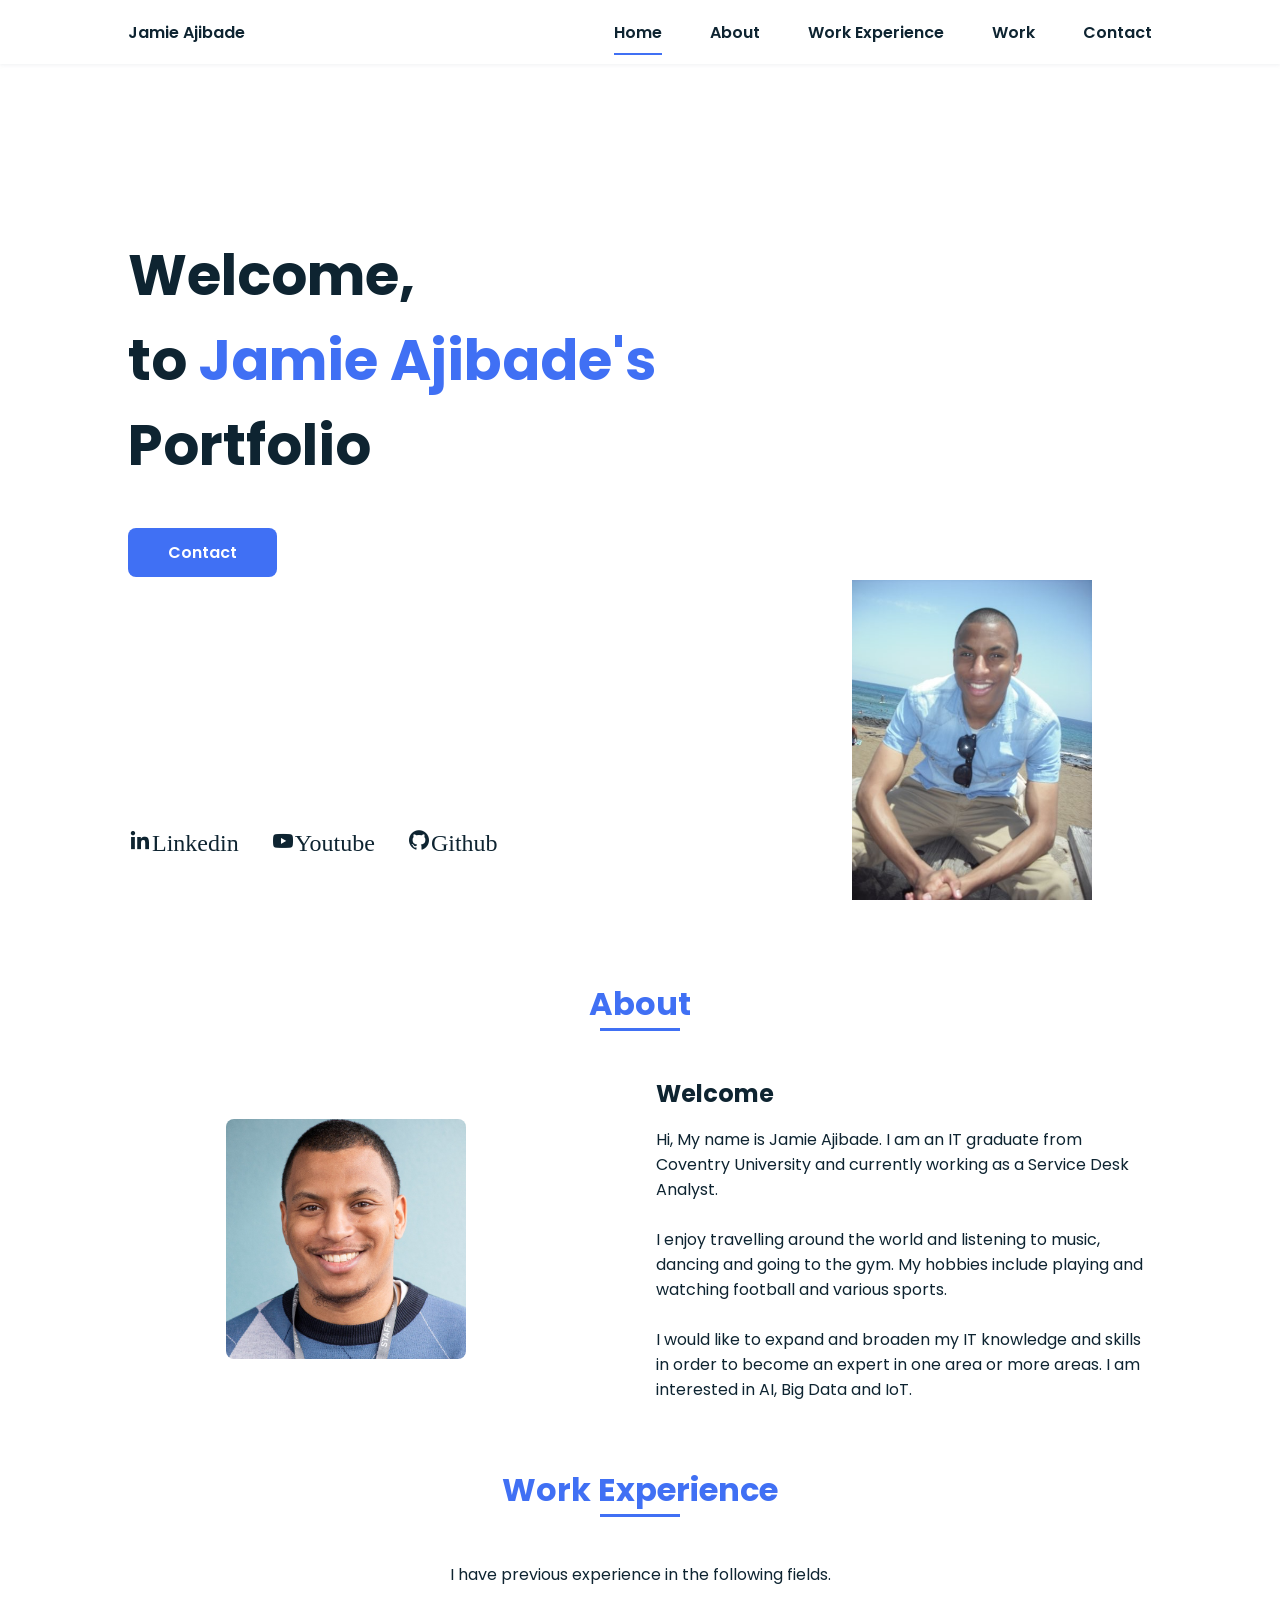
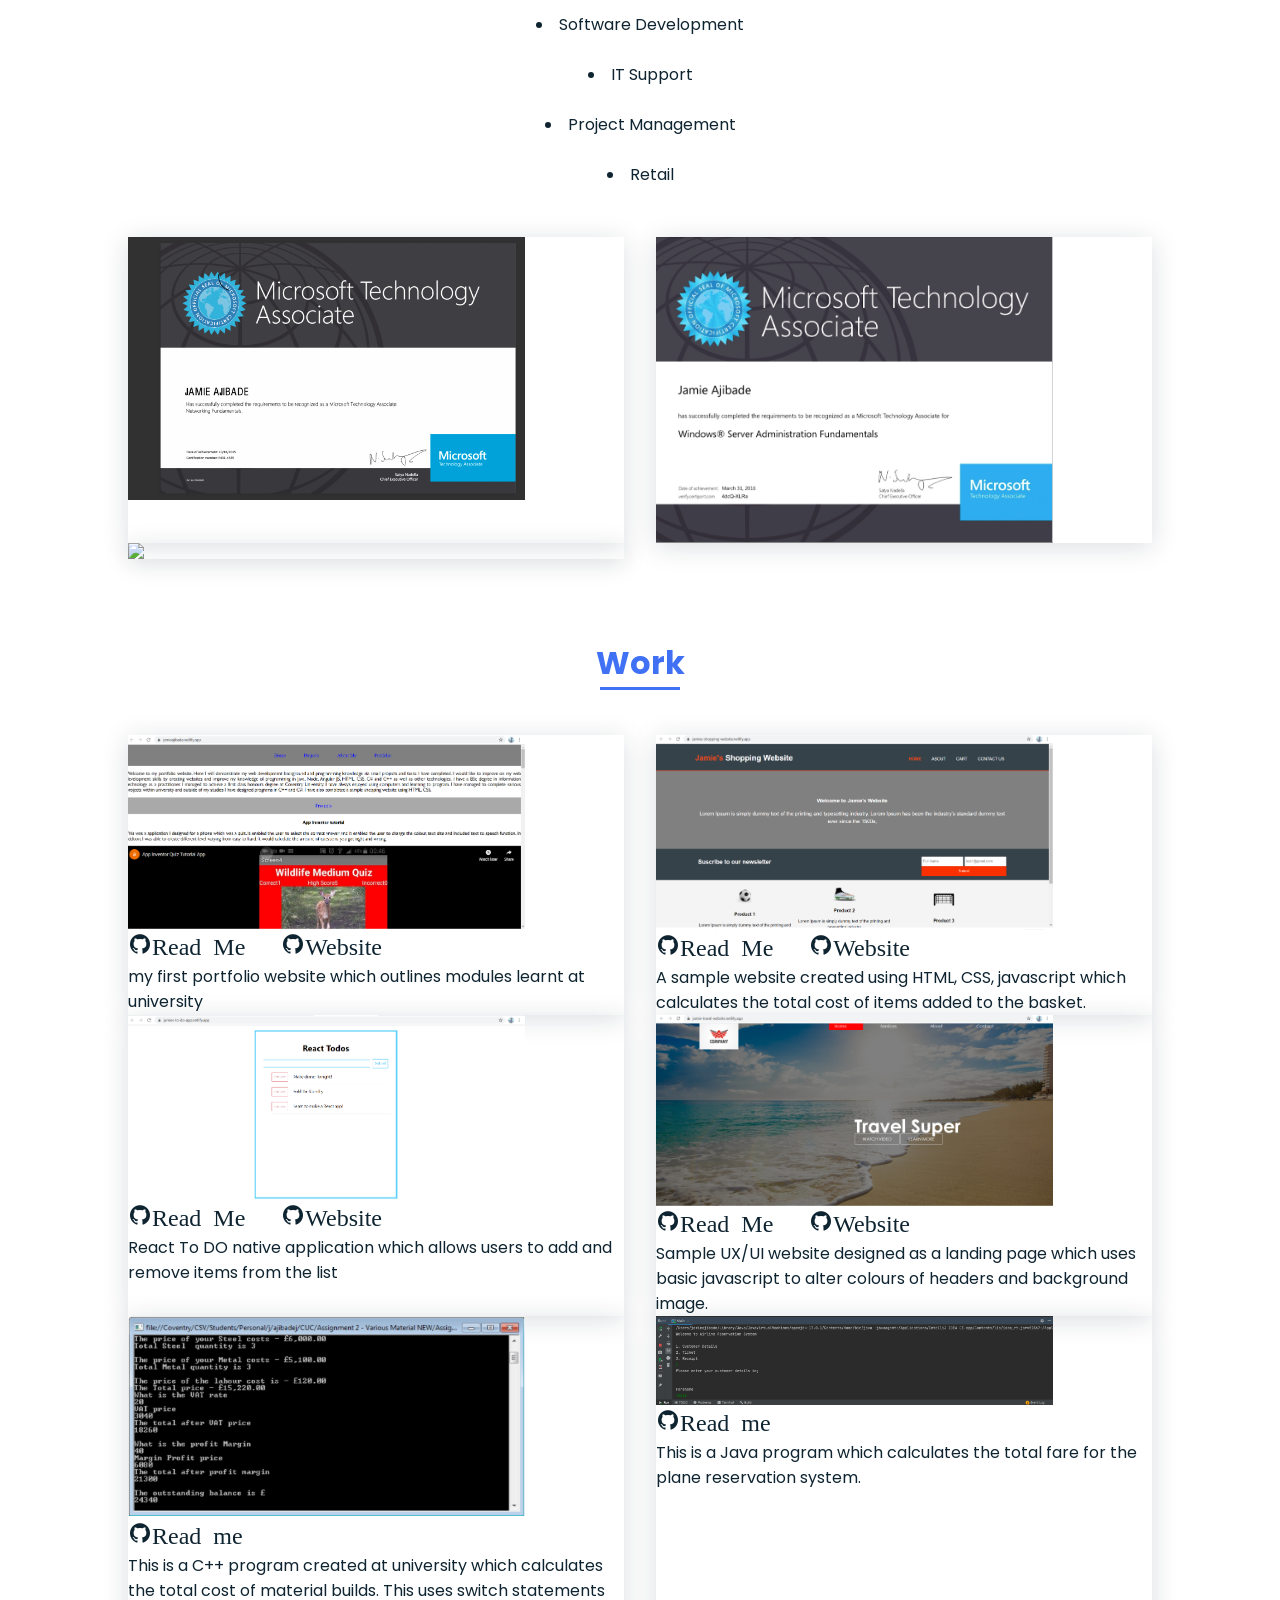
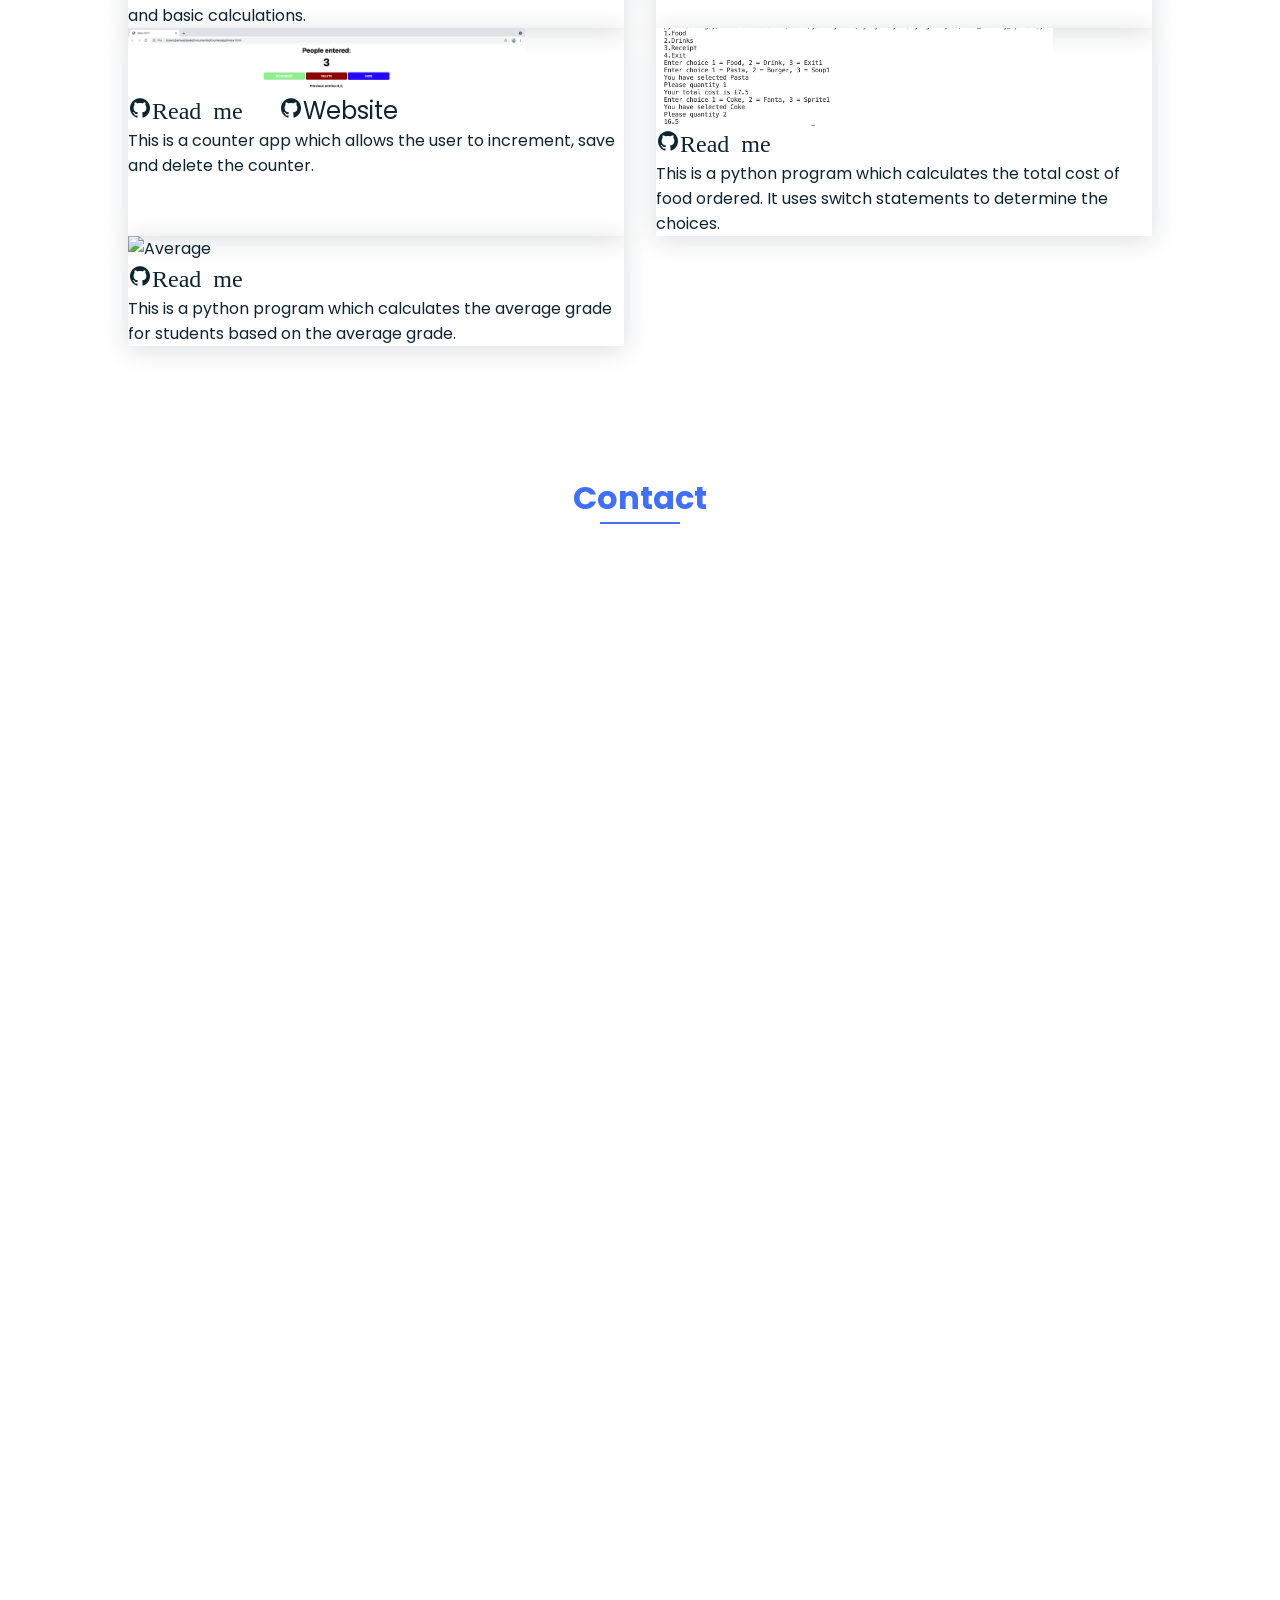
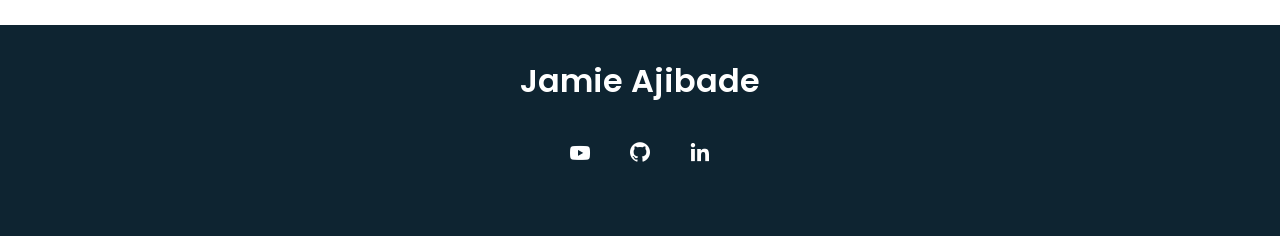
==== JamieaPortfolio/index.html @ 51a415e5 "Add files via upload Main Code based for Portfolio website" ====
<!DOCTYPE html>
<html lang="en">
    <head>
        <meta charset="UTF-8">
        <meta name="viewport" content="width=device-width, initial-scale=1">
        <script src="https://kit.fontawesome.com/a076d05399.js" crossorigin="anonymous"></script>
        <meta name="viewport" content="width=device-width, initial-scale=1.0">

        <link rel="stylesheet" href="/css/styles.css">

        <!-- =====BOX ICONS===== -->
        <link href='https://cdn.jsdelivr.net/npm/boxicons@2.0.5/css/boxicons.min.css' rel='stylesheet'>

        <title>Jamie's Portfolio</title>
    </head>
    <body>
        <!--===== HEADER =====-->
        <header class="l-header">
            <nav class="nav bd-grid">
                <div>
                    <a href="#" class="nav__logo">Jamie Ajibade</a>
                </div>

                <div class="nav__menu" id="nav-menu">
                    <ul class="nav__list">
                        <li class="nav__item"><a href="#home" class="nav__link active">Home</a></li>
                        <li class="nav__item"><a href="#about" class="nav__link">About</a></li>
                        <li class="nav__item"><a href="#workexperience" class="nav__link">Work Experience</a></li>
                        <li class="nav__item"><a href="#work" class="nav__link">Work</a></li>
                        <li class="nav__item"><a href="#contact" class="nav__link">Contact</a></li>
                    </ul>
                </div>

                <div class="nav__toggle" id="nav-toggle">
                    <i class='bx bx-menu'></i>
                </div>
            </nav>
        </header>

        <main class="l-main">
            <!--===== HOME =====-->
            <section class="home bd-grid" id="home">
                <div class="home__data">
                    <h1 class="home__title">Welcome,<br>to <span class="home__title-color">Jamie Ajibade's</span><br> Portfolio</h1>

                    <a href="#contact" class="button">Contact</a>
                </div>

                <div class="home__social">
                    <a href="https://www.linkedin.com/in/jamie-ajibade-144098345/" class="home__social-icon"><i class='bx bxl-linkedin'>Linkedin</i></a>
                    <a href="https://youtu.be/U1tKhHbQrXk" class="home__social-icon"><i class='bx bxl-youtube' >Youtube</i></a>
                    <a href="https://github.com/jajibade1" class="home__social-icon"><i class='bx bxl-github' >Github</i></a>
                </div>

                <div class="home__img">
                    <img src="/img/me.png" alt="">
                </div>
            </section>

            <!--===== ABOUT =====-->
            <section class="about section " id="about">
                <h2 class="section-title">About</h2>

                <div class="about__container bd-grid">
                    <div class="about__img">
                        <img src="/img/Jamie%20Headshot.jpeg" alt="">
                    </div>

                    <div>
                        <h2 class="about__subtitle">Welcome</h2>
                        <p class="about__text">Hi, My name is Jamie Ajibade. I am an IT graduate from Coventry University and currently working as a Service Desk Analyst.

                            <br>
                            <br>

                        I enjoy travelling around the world and listening to music, dancing and going to the gym. My hobbies include playing and watching football and various sports.

                            <br>
                            <br>

                         I would like to expand and broaden my IT knowledge and skills in order to become an expert in one area or more areas. I am interested in AI, Big Data and IoT.

                    </div>
                    </div>
            </section>

                    <!--===== WORK EXPERIENCE =====-->
            <section class="workexperience_container" id="workexperience">
                <h2 class="section-title">Work Experience</h2>



                <p> I have previous experience in the following fields.</p>

                    <br>

                <li>Software Development</li>

                <br>



                <li>IT Support</li>
                <br>


                <li>Project Management</li>
                <br>

                <li>Retail</li>

                <br>
                <br>

                <div class="work__container bd-grid">

                    <div class="work__img">
                <img id="myImg" src="/img/networkingfundamentals.png" onclick="enlargeimg()" id="img1" />

                    </div>
                    <div class="work__img">
                <img src="/img/networkingserverfundamentals.png" onclick="enlargeimg()" id="img1" />
                    </div>
                        <div class="work__img">
                <img src="/img/SDI%20v8.png" onclick="enlargeimg()" id="img1" />

                    </div>
            
                </div>


                    </section>


            <!--===== WORK =====-->
            <section class="work section" id="work">
                <h2 class="section-title">Work</h2>

                <div class="work__container bd-grid">
                    <div class="work__img">
                        <img src="/img/portfolio.PNG" alt="">
                        <a href="www.github.com/jajibade1" class="home__social-icon"><i class='bx bxl-github' >Read Me</i></a>
                        <a href="https://jamieajibade.netlify.com" class="home__social-icon"><i class='bx bxl-github'>Website</i></a>
                        <p>my first portfolio website which outlines modules learnt at university</p>
                    </div>
                    <div class="work__img">
                        <img src="/img/shopping.PNG" alt="">
                        <a href="https://github.com/jajibade1/Shopping-Website" class="home__social-icon"><i class='bx bxl-github'>Read Me</i></a>
                        <a href="https://jamies-shopping-website.netlify.app/" class="home__social-icon"><i class='bx bxl-github'>Website</i></a>
                        <p>A sample website created using HTML, CSS, javascript which calculates the total cost of items added to the basket.</p>
                    </div>
                    <div class="work__img">
                        <img src="/img/todo.PNG" alt="">
                        <a href="https://github.com/jajibade1/React-To-Do-List" class="home__social-icon"><i class='bx bxl-github'>Read Me</i></a>
                        <a href="https://jamies-to-do-app.netlify.app/" class="home__social-icon"><i class='bx bxl-github'>Website</i></a>
                        <p>React To DO native application which allows users to add and remove items from the list</p>
                    </div>
                    <div class="work__img">
                        <img src="img/travel.PNG" alt="">
                        <a href="https://github.com/jajibade1/Travel-website" class="home__social-icon"><i class='bx bxl-github'>Read Me</i></a>
                        <a href="https://jamie-travel-website.netlify.app/" class="home__social-icon"><i class='bx bxl-github'>Website</i></a>
                        <p>Sample UX/UI website designed as a landing page which uses basic javascript to alter colours of headers and background image.</p>
                    </div>
                    <div class="work__img">
                        <img src="img/C.PNG" alt="">
                        <a href="https://github.com/jajibade1/C-University-Project" class="home__social-icon"><i class='bx bxl-github'>Read me</i></a>
                        <p>This is a C++ program created at university which calculates the total cost of material builds. This uses switch statements and basic calculations.</p>
                    </div>
                    <div class="work__img">
                        <img src="/img/Airline.png" alt="">
                        <a href="https://github.com/jajibade1/AirlineReservationSystem" class="home__social-icon"><i class='bx bxl-github'>Read me</i></a>
                        <p>This is a Java program which calculates the total fare for the plane reservation system.</p>
                    </div>
                    <div class="work__img">
                        <img src="/img/counter.png" alt="">
                        <a href="https://github.com/jajibade1/Counter_app_JS" class="home__social-icon"><i class='bx bxl-github'>Read me</i></a>
                        <a href="https://jamiecounterapp.netlify.app" class="home__social-icon"><i class='bx bxl-github'></i>Website</a>
                        <p>This is a counter app which allows the user to increment, save and delete the counter.</p>
                    </div>
                    <div class="work__img">
                        <img src="/img/python%20program.png" alt="Python Programs">
                        <a href="https://github.com/jajibade1/Python/tree/main" class="home__social-icon"><i class='bx bxl-github'>Read me</i></a>
                        <p>This is a python program which calculates the total cost of food ordered. It uses switch statements to determine the choices.</p>
                    </div>
                    <div class="work__img">
                        <img src="/img/average.png" alt="Average">
                        <a href="https://github.com/jajibade1/Python/blob/main/average_grade.py" class="home__social-icon"><i class='bx bxl-github'>Read me</i>
                        </a>
                        <p>This is a python program which calculates the average grade for students based on the average grade.</p>
                    </div>
                </div>
            </section>

            <!--===== CONTACT =====-->
            <section class="contact section" id="contact">
                <h2 class="section-title">Contact</h2>

                <div class="contact__container bd-grid">
                    <iframe src="https://docs.google.com/forms/d/e/1FAIpQLSdQPsBtWba2Gu5ccyQzfWLpiugFSd71x8r7Nizg5OgYJfCcEg/viewform?embedded=true" width="100%" height="1000" frameborder="0" marginheight="0" display="block" marginwidth="0">Loading…</iframe>
                </div>
            </section>
        </main>

        <!--===== FOOTER =====-->
        <footer class="footer">
            <p class="footer__title">Jamie Ajibade</p>
            <div class="footer__social">
                <a href="https://youtu.be/U1tKhHbQrXk" class="footer__icon"><i class='bx bxl-youtube' ></i></a>
                <a href="https://github.com/jajibade1" class="footer__icon"><i class='bx bxl-github' ></i></a>
                <a href="https://www.linkedin.com/in/jamie-ajibade-144098345/" class="footer__icon"><i class='bx bxl-linkedin' ></i></a>
            </div>

        </footer>

        <!--===== SCROLL REVEAL =====-->
        <script src="https://unpkg.com/scrollreveal"></script>

        <!--===== MAIN JS =====-->
        <script src="assets/js/main.js"></script>

    </body>
</html>
---- css/styles.css ----
/*===== GOOGLE FONTS =====*/
@import url("https://fonts.googleapis.com/css2?family=Poppins:wght@400;600;700&display=swap");
/*===== VARIABLES CSS =====*/
:root{
  --header-height: 3rem;
  --font-semi: 600;
}

/*===== Colours =====*/
:root{
  --first-color: #4070F4;
  --second-color: #0E2431;
}

/*===== Variables =====*/
:root{
  --body-font: 'Poppins', sans-serif;
  --big-font-size: 2rem;
  --h2-font-size: 1.25rem;
  --normal-font-size: 0.938rem;
}
@media screen and (min-width: 768px){
  :root{
    --big-font-size: 3.5rem;
    --h2-font-size: 2rem;
    --normal-font-size: 1rem;
  }
}

/*===== Margenes =====*/
:root{
  --mb-1: 0.5rem;
  --mb-2: 1rem;
  --mb-3: 1.5rem;
  --mb-4: 2rem;
  --mb-5: 2.5rem;
  --mb-6: 3rem;
}

/*===== z index =====*/
:root{
  --z-back: -10;
  --z-normal: 1;
  --z-tooltip: 10;
  --z-fixed: 100;
}

/*===== BASE =====*/
*,::before,::after{
  box-sizing: border-box;
}
html{
  scroll-behavior: smooth;
}
body{
  margin: var(--header-height) 0 0 0;
  font-family: var(--body-font);
  font-size: var(--normal-font-size);
  color: var(--second-color);
}
h1,h2,p{
  margin: 0;
}
ul{
  margin: 0;
  padding: 0;
  list-style: none;
}
a{
  text-decoration: none;
}
img{
  max-width: 80%;
  height: auto;
  display: block;
}

/*===== CLASS CSS ===== */
.section-title{
  position: relative;
  font-size: var(--h2-font-size);
  color: var(--first-color);
  margin-top: var(--mb-2);
  margin-bottom: var(--mb-4);
  text-align: center;
}
.section-title::after{
  position: absolute;
  content: "";
  width: 64px;
  height: 0.18rem;
  left: 0;
  right: 0;
  margin: auto;
  top: 2rem;
  background-color: var(--first-color);
}
.section{
  padding-top: 3rem;
  padding-bottom: 1rem;
}

/*===== LAYOUT =====*/
.bd-grid{
  max-width: 1024px;
  display: grid;
  grid-template-columns: 100%;
  grid-column-gap: 2rem;
  width: calc(100% - 2rem);
  margin-left: var(--mb-2);
  margin-right: var(--mb-2);
}
.l-header{
  width: 100%;
  position: fixed;
  top: 0;
  left: 0;
  z-index: var(--z-fixed);
  background-color: #fff;
  box-shadow: 0 1px 4px rgba(146,161,176,.15);
}

/*===== NAV =====*/
.nav{
  height: var(--header-height);
  display: flex;
  justify-content: space-between;
  align-items: center;
  font-weight: var(--font-semi);
}
@media screen and (max-width: 768px){
  .nav__menu{
    position: fixed;
    top: var(--header-height);
    right: -100%;
    width: 80%;
    height: 100%;
    padding: 2rem;
    background-color: var(--second-color);
    transition: .5s;
      display: block;
  }
}
.nav__item{
  margin-bottom: var(--mb-4);
}
.nav__link{
  position: relative;
  color: #fff;
}
.nav__link:hover{
  position: relative;
}
.nav__link:hover::after{
  position: absolute;
  content: "";
  width: 100%;
  height: 0.18rem;
  left: 0;
  top: 2rem;
  background-color: var(--first-color);
}
.nav__logo{
  color: var(--second-color);
}
.nav__toggle{
  color: var(--second-color);
  font-size: 1.5rem;
  cursor: pointer;
}

/*Active menu*/
.active::after{
  position: absolute;
  content: "";
  width: 100%;
  height: 0.18rem;
  left: 0;
  top: 2rem;
  background-color: var(--first-color);
}

/*=== Show menu ===*/
.show{
  right: 0;
}

/*===== HOME =====*/
.home{
  height: calc(100vh - 3rem);
  row-gap: 1rem;
}
.home__data{
  align-self: center;
}
.home__title{
  font-size: var(--big-font-size);
  margin-bottom: var(--mb-5);
}
.home__title-color{
  color: var(--first-color);
}
.home__social{
  display: flex;
  flex-direction: column;
}
.home__social-icon{
  width: max-content;
  margin-bottom: var(--mb-2);
  font-size: 1.5rem;
  color: var(--second-color);
}
.home__social-icon:hover{
  color: var(--first-color);
}
.home__img{
  position: absolute;
  right: 0;
  bottom: 0;
  width: 295px;
}

/*BUTTONS*/
.button{
  display: inline-block;
  background-color: var(--first-color);
  color: #fff;
  padding: .75rem 2.5rem;
  font-weight: var(--font-semi);
  border-radius: .5rem;
}
.button:hover{
  box-shadow: 0 10px 36px rgba(0,0,0,.15);
}

/* ===== ABOUT =====*/
.about__container{
  row-gap: 2rem;
  text-align: center;
}
.about__subtitle{
  margin-bottom: var(--mb-2);
}
.about__img{
  justify-self: center;
}
.about__img img{
  width: 200px;
  border-radius: .5rem;
}

/* ===== SKILLS =====*/
.skills__container{
  row-gap: 2rem;
  text-align: center;
}
.skills__subtitle{
  margin-bottom: var(--mb-2);
}
.skills__text{
  margin-bottom: var(--mb-4);
}
.skills__data{
  display: flex;
  justify-content: space-between;
  align-items: center;
  position: relative;
  font-weight: var(--font-semi);
  padding: .5rem 1rem;
  margin-bottom: var(--mb-4);
  border-radius: .5rem;
  box-shadow: 0 4px 25px rgba(14,36,49,.15);
}
.skills__icon{
  font-size: 2rem;
  margin-right: var(--mb-2);
  color: var(--first-color);
}
.skills__names{
  display: flex;
  align-items: center;
}
.skills__bar{
  position: absolute;
  left: 0;
  bottom: 0;
  background-color: var(--first-color);
  height: .25rem;
  border-radius: .5rem;
  z-index: var(--z-back);
}
.skills__html{
  width: 50%;
}
.skills__css{
  width: 50%;
}
.skills__js{
  width: 40%;
}
.skills__ux{
  width: 30%;
}
.skills__img{
  border-radius: .5rem;
}

/* ===== WORK EXPERIENCE =====*/

.workexperience_container {
      row-gap: 1rem;
  text-align: center;
    
}

/* ===== WORK =====*/
.work__container{
}
.work__img{
  box-shadow: 0 4px 25px rgba(14,36,49,.15);
  border-radius: .rem;
  overflow: hidden;
}
.work__img img{
  transition: 1s;
  cursor: pointer;
}
.work__img img:hover{
  transform: scale(1.1);
}

/* ===== CONTACT =====*/
.contact__input{
  display: block;
  margin-right: 50%;
  display: block;
  width: auto;
  font-size: var(--normal-font-size);
  font-weight: var(--font-semi);
  padding: 1rem;
  border-radius: .5rem;
  border: 1.5px solid var(--second-color);
  outline: none;
  margin-bottom: var(--mb-4);
}
.contact__button{
  display: block;
  border: none;
  outline: none;
  font-size: var(--normal-font-size);
  cursor: pointer;
  margin-left: 50%;
  margin-right: 50%;
  
}

/* ===== FOOTER =====*/
.footer{
  background-color: var(--second-color);
  color: #fff;
  text-align: center;
  font-weight: var(--font-semi);
  padding: 2rem 0;
display: block;
}
.footer__title{
  font-size: 2rem;
  margin-bottom: var(--mb-4);
    display: block;
}
.footer__social{
  margin-bottom: var(--mb-4);
    display: block;
}
.footer__icon{
  font-size: 1.5rem;
  color: #fff;
  margin: 0 var(--mb-2)
      
}

/* ===== MEDIA QUERIES=====*/
@media screen and (min-width: 768px){
  body{
    margin: 0;
      display: block;
  }
  .section{
    padding-top: 4rem;
    padding-bottom: 3rem;
      display: block;
  }
  .section-title{
    margin-bottom: var(--mb-6);
      display: block;
  }
  .section-title::after{
    width: 80px;
    top: 3rem;
      display: block;
  }

  .nav{
    height: calc(var(--header-height) + 1rem);
  }
  .nav__list{
    display: flex;
    padding-top: 0;
  }
  .nav__item{
    margin-left: var(--mb-6);
    margin-bottom: 0;
  }
  .nav__toggle{
    display: none;
  }
  .nav__link{
    color: var(--second-color);
  }

  .home{
    height: 100vh;
  }
  .home__data{
    align-self: flex-end;
  }
  .home__social{
    padding-top: 0;
    padding-bottom: 2.5rem;
    flex-direction: row;
    align-self: flex-end;
  }
  .home__social-icon{
    margin-bottom: 0;
    margin-right: var(--mb-4);
  }
  .home__img{
    width: 300px;
    display: block
    bottom: 15%;
  }

  .about__container, .skills__container{
    grid-template-columns: repeat(2,1fr);
    align-items: center;
    text-align: initial;
  }
  .about__img img{
    width: 300px;
  }
  .work__container{
    grid-template-columns: repeat(2, 1fr);
    grid-template-rows: repeat(1,1fr);
    column-gap: 2rem;
  }
  .contact__form{
    width: auto;
          justify-items: center;
    display: block;
    margin-right: auto;
  }
  .contact__container{
    justify-items: center;
    display: block;
    margin-right: auto;
    
  }
}

@media screen and (min-width: 1024px){
  .bd-grid{
    margin-left: auto;
    margin-right: auto;
  }
  .home__img{
    right: 10%;
  }
}
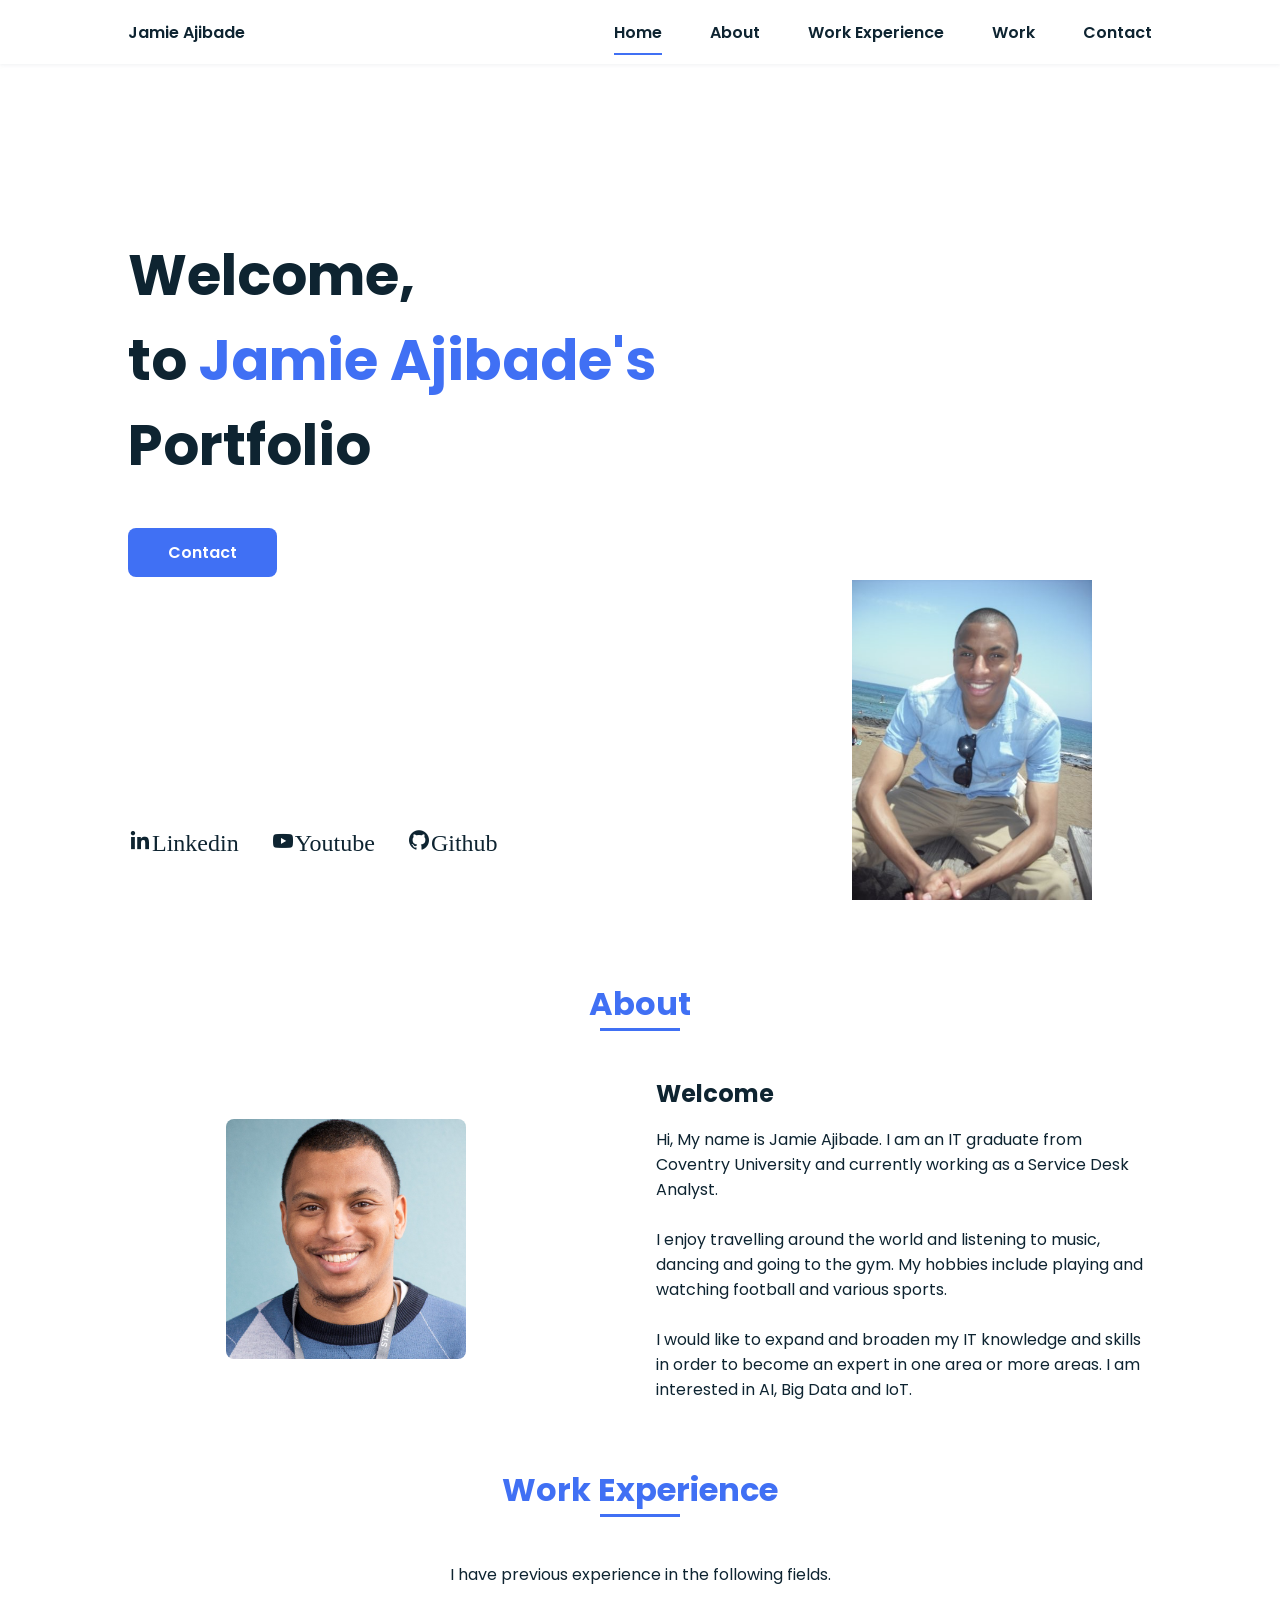
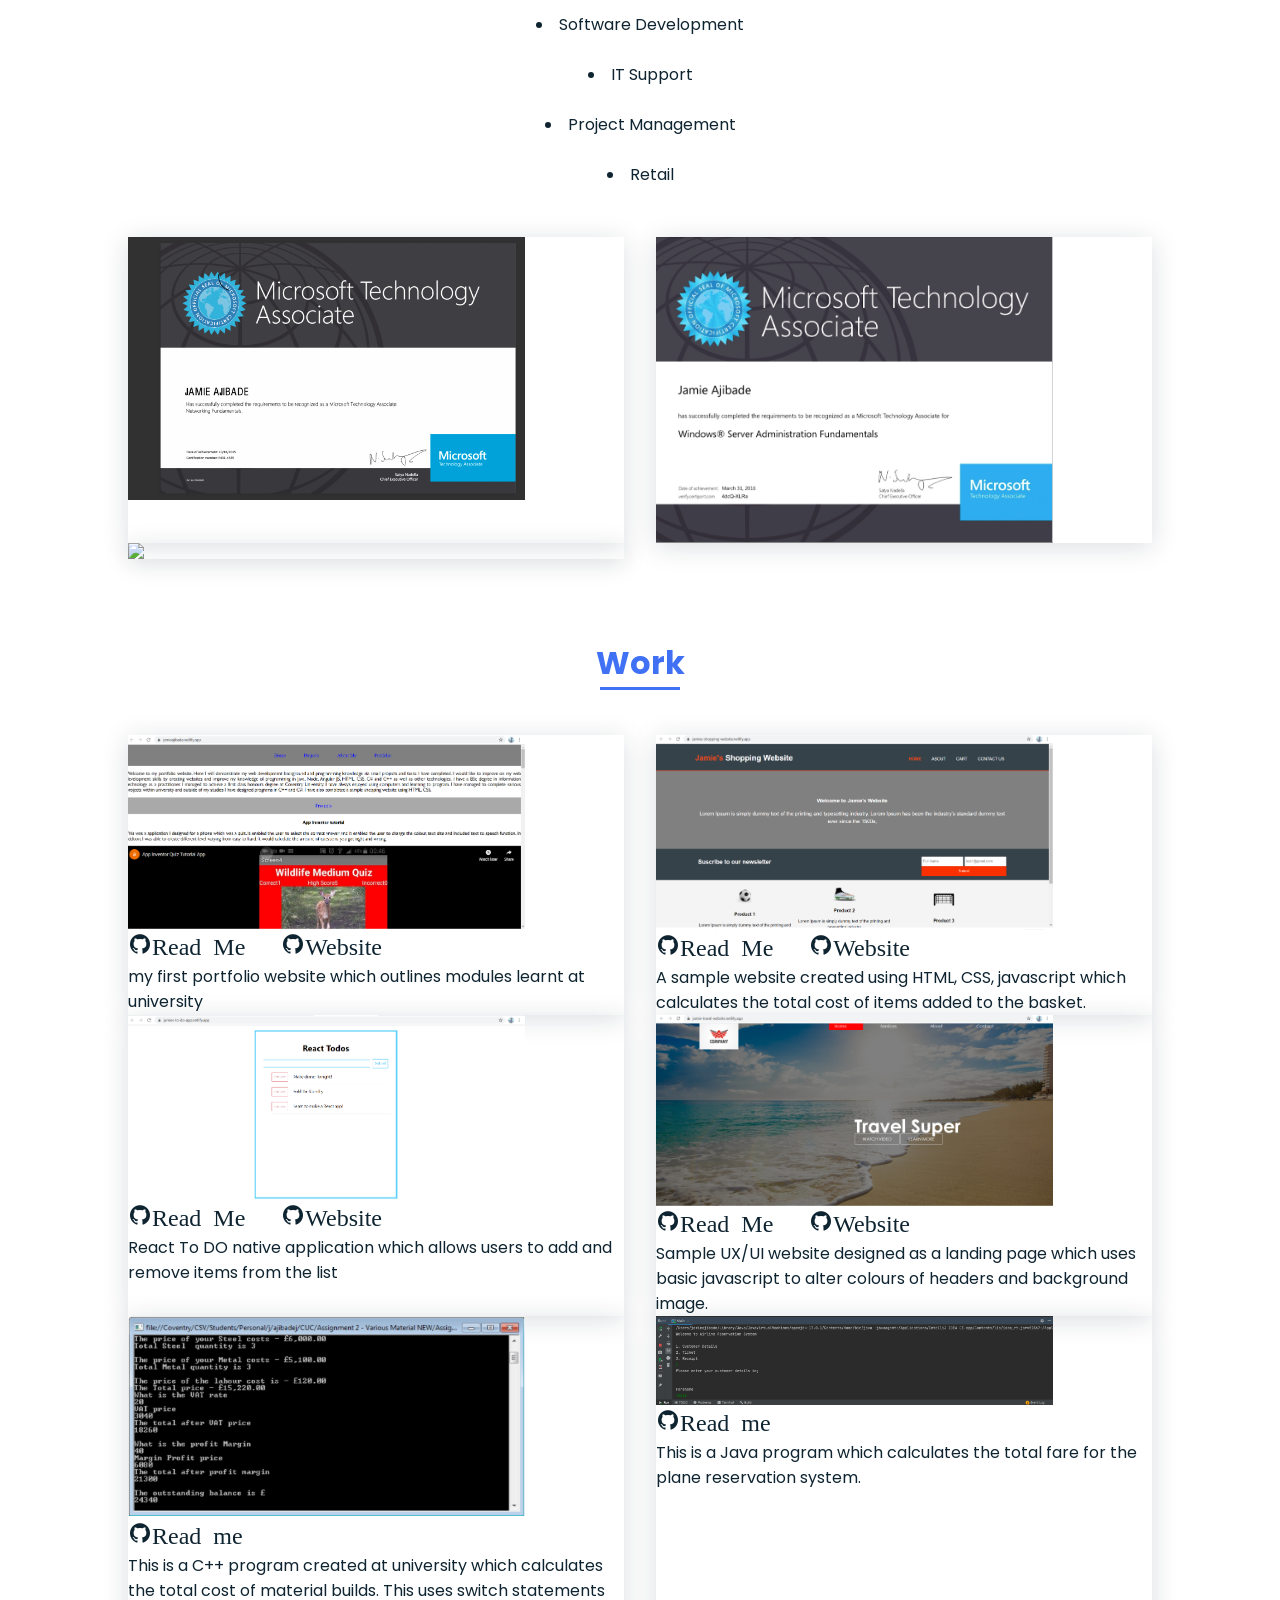
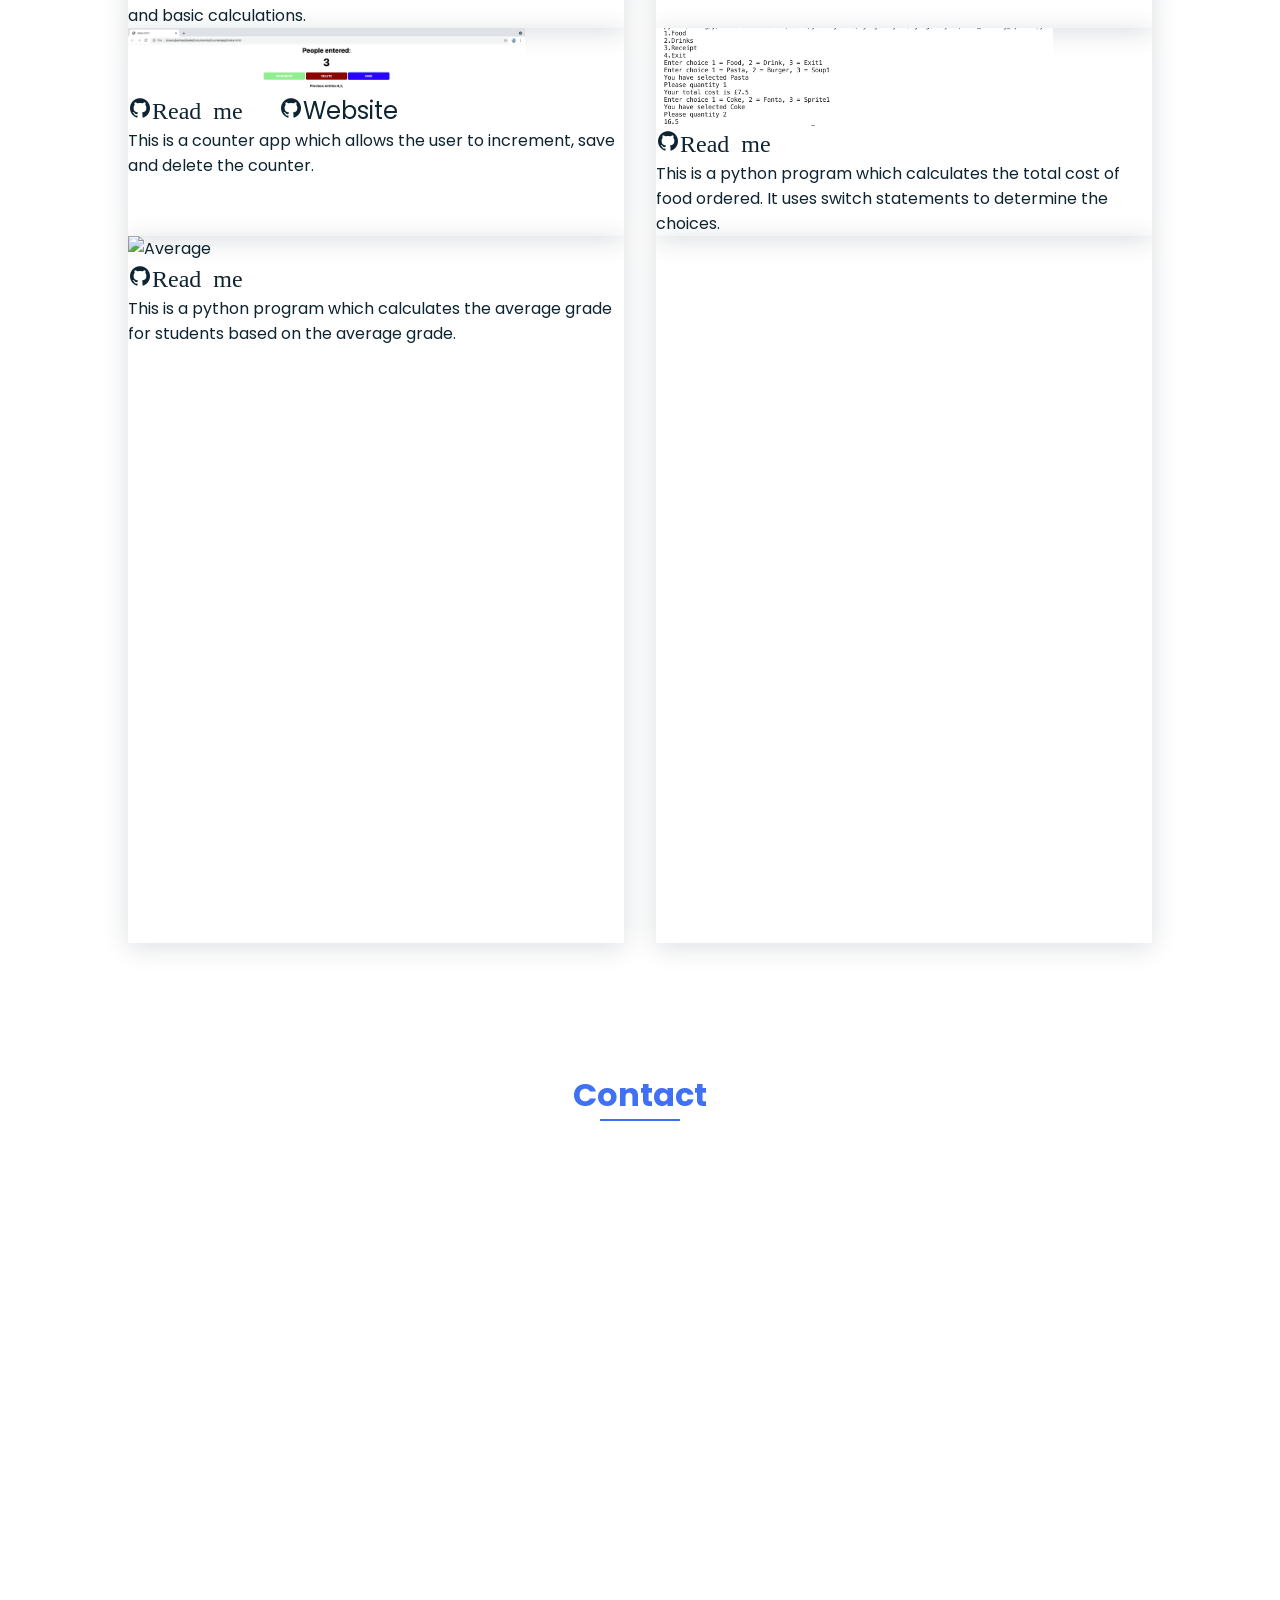
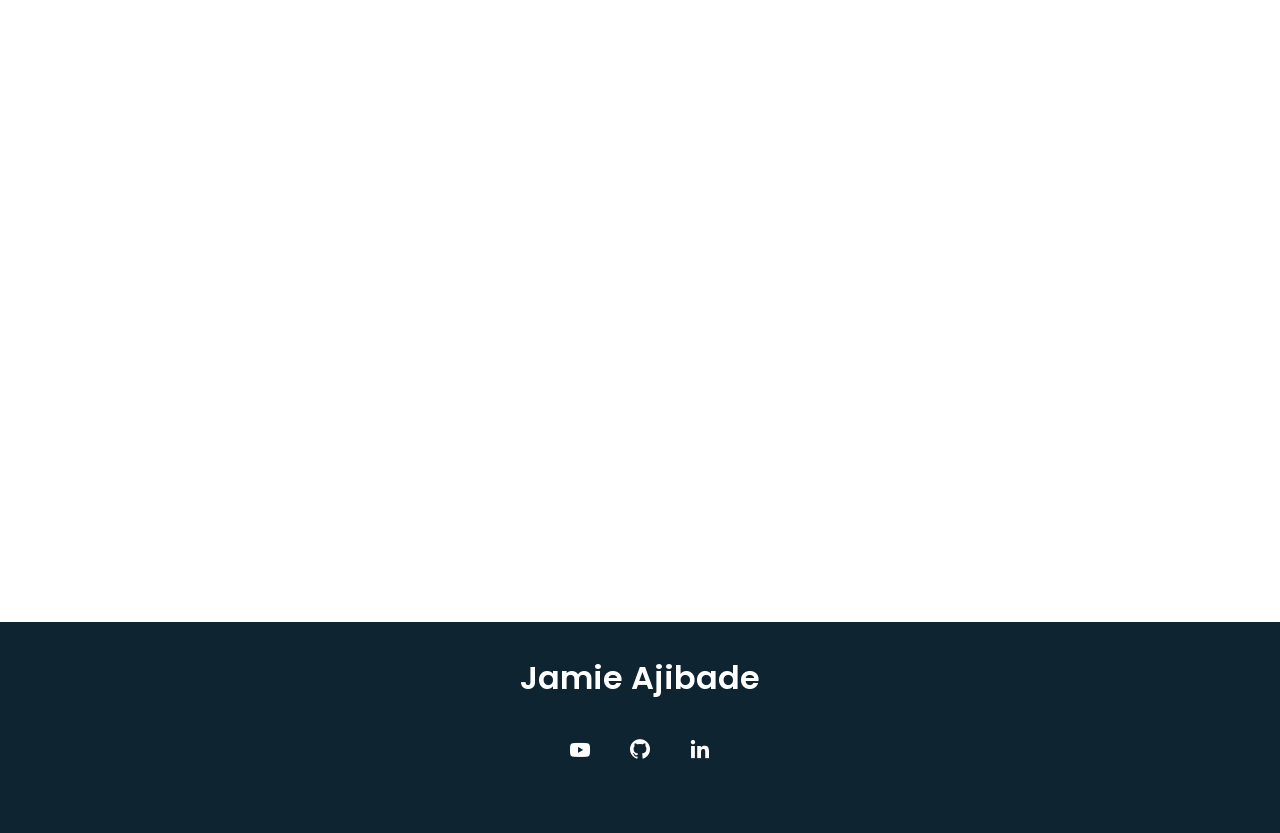
==== commit 27e5187c: "Add files via upload" ====
--- a/JamieaPortfolio/index.html
+++ b/JamieaPortfolio/index.html
@@ -188,6 +188,9 @@
                         </a>
                         <p>This is a python program which calculates the average grade for students based on the average grade.</p>
                     </div>
+                    <div class="work__img">
+                        <iframe width="560" height="700" src="https://www.youtube.com/embed/nCDdHbUkRLk?si=L_kuMruzLDIOMw1_" title="YouTube video player" frameborder="0" allow="accelerometer; autoplay; clipboard-write; encrypted-media; gyroscope; picture-in-picture; web-share" referrerpolicy="strict-origin-when-cross-origin" allowfullscreen></iframe> 
+                    </div>
                 </div>
             </section>
 
